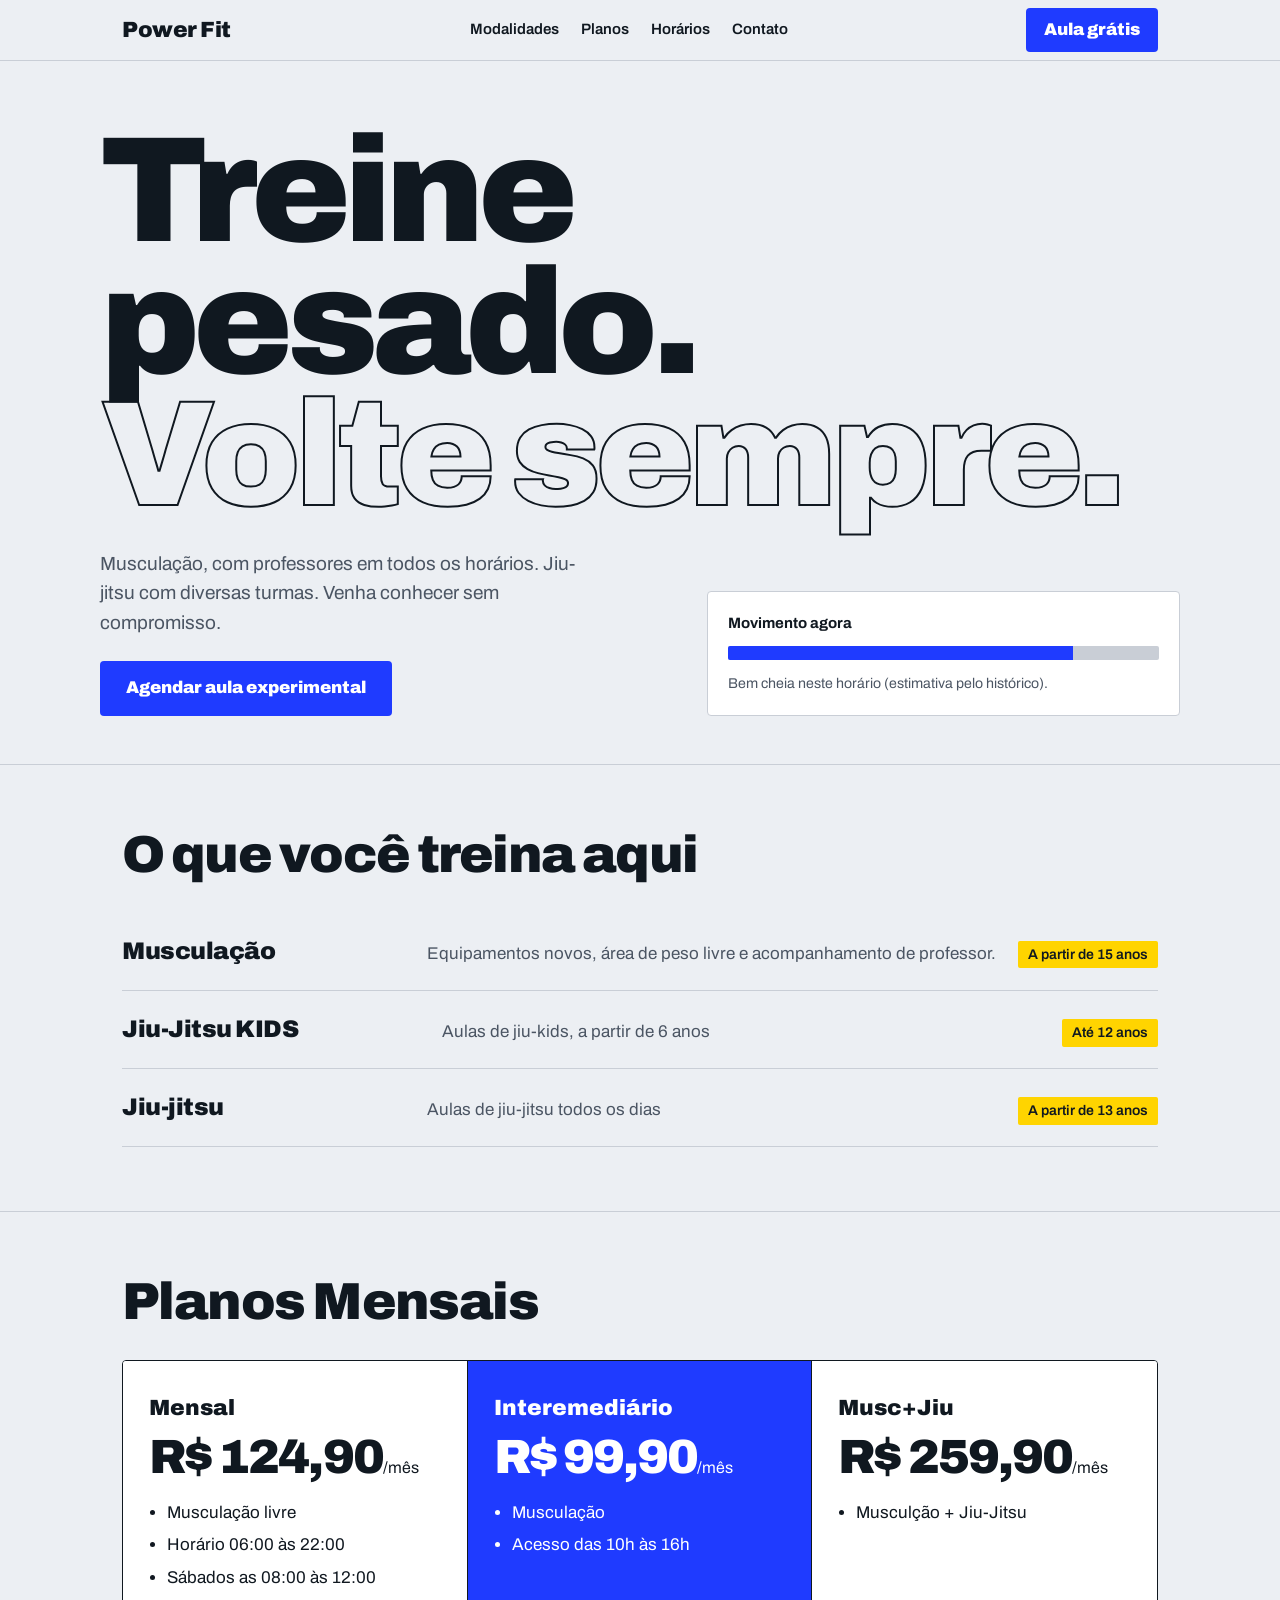
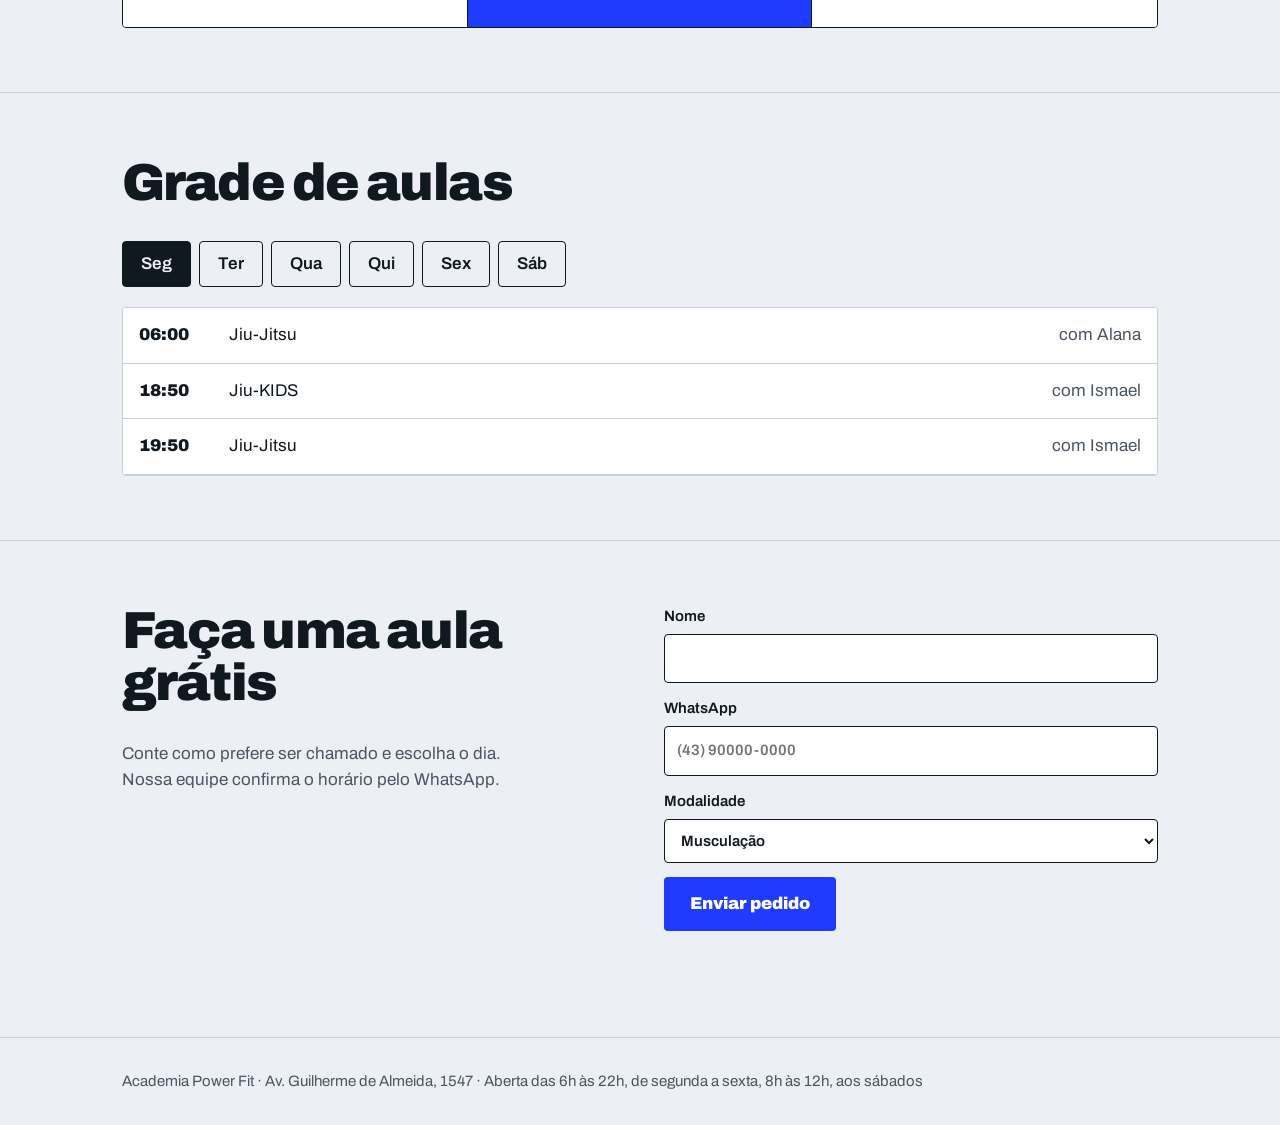
==== index.html @ bca7bef6 "Update index.html" ====
<!DOCTYPE html>
<html lang="pt-BR">
<head>
<meta charset="utf-8">
<meta name="viewport" content="width=device-width, initial-scale=1, viewport-fit=cover">
<title> Academia Power Fit</title>
<link rel="preconnect" href="https://fonts.googleapis.com">
<link rel="preconnect" href="https://fonts.gstatic.com" crossorigin>
<link href="https://fonts.googleapis.com/css2?family=Archivo:wght@400;600;900&display=swap" rel="stylesheet">
<style>
:root{--bg:#eceff3;--surface:#fff;--ink:#101820;--muted:#4b5563;--accent:#1f3bff;--on-accent:#fff;--hi:#ffd400;--line:#c9ced6;
color-scheme:light;box-sizing:border-box;padding-top:env(safe-area-inset-top,0px);padding-bottom:env(safe-area-inset-bottom,0px)}
@media (prefers-color-scheme:dark){:root:not([data-theme="light"]){--bg:#0e1116;--surface:#171b22;--ink:#eef0f4;--muted:#a3abb8;--accent:#7a8dff;--on-accent:#0e1116;--line:#2a303a;color-scheme:dark}}
:root[data-theme="dark"]{--bg:#0e1116;--surface:#171b22;--ink:#eef0f4;--muted:#a3abb8;--accent:#7a8dff;--on-accent:#0e1116;--line:#2a303a;color-scheme:dark}
*,*::before,*::after{box-sizing:inherit}
html{scroll-padding-top:env(safe-area-inset-top,0px);scroll-behavior:smooth}
body{margin:0;background:var(--bg);color:var(--ink);font-family:Archivo,system-ui,-apple-system,"Segoe UI",Arial,sans-serif;line-height:1.55;font-size:17px}
body::before{content:"";position:fixed;inset:0 0 auto;height:env(safe-area-inset-top,0px);background:var(--bg);z-index:10}
a{color:inherit}
:focus-visible{outline:3px solid var(--accent);outline-offset:3px}
.wrap{max-width:1080px;margin:0 auto;padding:0 22px}
header{position:sticky;top:env(safe-area-inset-top,0px);z-index:5;background:var(--bg);border-bottom:1px solid var(--line)}
header .wrap{display:flex;align-items:center;justify-content:space-between;height:60px}
.logo{font-weight:900;font-size:22px;text-decoration:none;letter-spacing:-.02em}
nav{display:flex;gap:22px;font-weight:600;font-size:15px}
nav a{text-decoration:none}
nav a:hover{color:var(--accent)}
.btn{display:inline-block;background:var(--accent);color:var(--on-accent);font:inherit;font-weight:900;padding:14px 26px;border:0;border-radius:4px;text-decoration:none;cursor:pointer}
.btn:hover{filter:brightness(1.1)}
.hero{padding:64px 0 48px}
.hero h1{font-weight:900;font-size:clamp(52px,12vw,150px);line-height:.88;letter-spacing:-.045em;margin:0 0 28px}
.hero h1 span{display:block}
.hero h1 .o{-webkit-text-stroke:2px var(--ink);color:transparent}
.hero-row{display:grid;grid-template-columns:1.2fr 1fr;gap:40px;align-items:end}
.hero p{font-size:19px;max-width:46ch;margin:0 0 24px;color:var(--muted)}
.meter{background:var(--surface);border:1px solid var(--line);padding:18px 20px;border-radius:4px}
.meter b{font-size:15px}
.bar{height:14px;background:var(--line);border-radius:2px;margin:10px 0;overflow:hidden}
.bar i{display:block;height:100%;width:0;background:var(--accent);transition:width 1s ease}
.meter small{color:var(--muted)}
section{padding:64px 0;border-top:1px solid var(--line)}
h2{font-weight:900;font-size:clamp(32px,5vw,52px);line-height:1;letter-spacing:-.03em;margin:0 0 32px}
.mods{list-style:none;margin:0;padding:0}
.mods li{display:grid;grid-template-columns:minmax(140px,1fr) 2fr auto;gap:20px;padding:20px 0;border-bottom:1px solid var(--line);align-items:baseline}
.mods strong{font-size:24px;font-weight:900;letter-spacing:-.02em}
.mods span{color:var(--muted)}
.mods em{font-style:normal;font-weight:600;font-size:14px;background:var(--hi);color:#101820;padding:3px 10px;border-radius:2px}
.plans{display:grid;grid-template-columns:repeat(3,1fr);gap:0;border:1px solid var(--ink);border-radius:4px;overflow:hidden}
.plan{padding:30px 26px;background:var(--surface);border-right:1px solid var(--ink)}
.plan:last-child{border-right:0}
.plan.main{background:var(--accent);color:var(--on-accent)}
.plan h3{margin:0 0 6px;font-size:22px;font-weight:900}
.price{font-size:48px;font-weight:900;letter-spacing:-.04em;line-height:1.1}
.price small{font-size:16px;font-weight:400;letter-spacing:0}
.plan ul{padding-left:18px;margin:16px 0 0}
.plan li{margin:6px 0}
.tabs{display:flex;flex-wrap:wrap;gap:8px;margin-bottom:20px}
.tabs button{font:inherit;font-weight:600;padding:9px 18px;border:1px solid var(--ink);background:transparent;color:var(--ink);border-radius:4px;cursor:pointer}
.tabs button[aria-selected="true"]{background:var(--ink);color:var(--bg)}
table{width:100%;border-collapse:collapse;background:var(--surface)}
td{padding:14px 16px;border-bottom:1px solid var(--line)}
td:first-child{font-weight:900;width:90px}
td:last-child{color:var(--muted);text-align:right}
.tbl{overflow-x:auto;border:1px solid var(--line);border-radius:4px}
.contact{display:grid;grid-template-columns:1fr 1fr;gap:48px}
label{display:block;font-weight:600;font-size:15px;margin:0 0 14px}
input,select{display:block;width:100%;margin-top:6px;padding:12px;font:inherit;background:var(--surface);color:var(--ink);border:1px solid var(--ink);border-radius:4px}
#ok{margin-top:16px;font-weight:600;min-height:1.5em}
footer{padding:32px 0;border-top:1px solid var(--line);color:var(--muted);font-size:15px}
@media (max-width:760px){nav{display:none}.hero-row,.contact{grid-template-columns:1fr}.plans{grid-template-columns:1fr}.plan{border-right:0;border-bottom:1px solid var(--ink)}.plan:last-child{border-bottom:0}.mods li{grid-template-columns:1fr;gap:4px}}
@media (prefers-reduced-motion:reduce){html{scroll-behavior:auto}.bar i{transition:none}}
</style>
</head>
<body>
<header><div class="wrap">
  <a class="logo" href="#topo">Power Fit</a>
  <nav aria-label="Principal"><a href="#modalidades">Modalidades</a><a href="#planos">Planos</a><a href="#grade">Horários</a><a href="#contato">Contato</a></nav>
  <a class="btn" href="#contato" style="padding:9px 18px">Aula grátis</a>
</div></header>

<main id="topo">
<div class="wrap hero">
  <h1><span>Treine pesado.</span><span class="o">Volte sempre.</span></h1>
  <div class="hero-row">
    <div>
      <p>Musculação, com professores em todos os horários. Jiu-jitsu com diversas turmas. Venha conhecer sem compromisso.</p>
      <a class="btn" href="#contato">Agendar aula experimental</a>
    </div>
    <div class="meter" aria-live="polite">
      <b>Movimento agora</b>
      <div class="bar"><i id="fill"></i></div>
      <small id="mtxt"></small>
    </div>
  </div>
</div>

<section id="modalidades"><div class="wrap">
  <h2>O que você treina aqui</h2>
  <ul class="mods">
    <li><strong>Musculação</strong><span>Equipamentos novos, área de peso livre e acompanhamento de professor.</span><em>A partir de 15 anos</em></li>
    <li><strong>Jiu-Jitsu KIDS</strong><span>Aulas de jiu-kids, a partir de 6 anos</span><em>Até 12 anos</em></li>
    <li><strong>Jiu-jitsu</strong><span>Aulas de jiu-jitsu todos os dias</span><em>A partir de 13 anos</em></li>
    
  </ul>
</div></section>

<section id="planos"><div class="wrap">
  <h2>Planos Mensais</h2>
  <div class="plans">
    <div class="plan"><h3>Mensal</h3><div class="price">R$ 124,90<small>/mês</small></div>
      <ul><li>Musculação livre</li><li>Horário 06:00 às 22:00</li><li>Sábados as 08:00 às 12:00</li></ul></div>
    <div class="plan main"><h3>Interemediário</h3><div class="price">R$ 99,90<small>/mês</small></div>
      <ul><li>Musculação</li><li>Acesso das 10h às 16h</li></ul></div>
    <div class="plan"><h3>Musc+Jiu</h3><div class="price">R$ 259,90<small>/mês</small></div>
      <ul><li>Musculção + Jiu-Jitsu</li></ul></div>
  </div>
</div></section>

<section id="grade"><div class="wrap">
  <h2>Grade de aulas</h2>
  <div class="tabs" role="tablist" aria-label="Dias da semana" id="tabs"></div>
  <div class="tbl"><table><tbody id="rows"></tbody></table></div>
</div></section>

<section id="contato"><div class="wrap contact">
  <div>
    <h2>Faça uma aula grátis</h2>
    <p style="color:var(--muted);max-width:40ch">Conte como prefere ser chamado e escolha o dia. Nossa equipe confirma o horário pelo WhatsApp.</p>
  </div>
  <form id="f">
    <label>Nome<input name="nome" required autocomplete="name"></label>
    <label>WhatsApp<input name="tel" type="tel" required autocomplete="tel" placeholder="(43) 90000-0000"></label>
    <label>Modalidade
      <select name="mod"><option>Musculação</option><option>Funcional</option><option>Spinning</option><option>Boxe</option><option>Yoga</option></select>
    </label>
    <button class="btn" type="submit">Enviar pedido</button>
    <div id="ok" role="status"></div>
  </form>
</div></section>
</main>

<footer><div class="wrap">Academia Power Fit · Av. Guilherme de Almeida, 1547 · Aberta das 6h às 22h, de segunda a sexta, 8h às 12h, aos sábados</div></footer>

<script>
(function(){
  // Movimento estimado por hora do dia (valores ilustrativos)
  var perfil={5:35,6:70,7:80,8:55,9:35,10:25,11:30,12:45,13:30,14:20,15:25,16:40,17:75,18:95,19:90,20:70,21:45,22:25};
  var h=new Date().getHours(),pct=perfil[h];
  var fill=document.getElementById('fill'),txt=document.getElementById('mtxt');
  if(pct==null){txt.textContent='Academia fechada agora. Abrimos às 5h.';}
  else{
    var nivel=pct>=80?'Bem cheia':pct>=50?'Movimentada':'Tranquila';
    txt.textContent=nivel+' neste horário (estimativa pelo histórico).';
    setTimeout(function(){fill.style.width=pct+'%';},200);
  }

  // Grade de aulas: [horário, modalidade, professor]
  var grade={
    'Seg':[['06:00','Jiu-Jitsu','Alana'],['18:50','Jiu-KIDS','Ismael'],['19:50','Jiu-Jitsu','Ismael']],
    'Ter':[['12:00','Jiu-Jitsu','Ismael'],['18:50','Jiu-KIDS','Ismael'],['19:50','Jiu-Jitsu','Ismael']],
    'Qua':[['06:00','Jiu-Jitsu','Carla']],
    'Qui':[['12:00','Jiu-Jitsu','Ismael'],['18:50','Jiu-KIDS','Ismael'],['18:00','Spinning','Rafa'],['20:00','Funcional','Carla']],
    'Sex':[['06:00','Funcional','Carla'],['07:30','Spinning','Rafa'],['18:00','Boxe','Dudu']],
    'Sáb':[['08:00','Spinning','Rafa'],['09:00','Funcional','Carla'],['10:00','Yoga','Mari']]
  };
  var dias=Object.keys(grade),tabs=document.getElementById('tabs'),rows=document.getElementById('rows');
  var hoje=['Seg','Ter','Qua','Qui','Sex','Sáb'][(new Date().getDay()+6)%7]||'Seg';
  function show(d){
    Array.prototype.forEach.call(tabs.children,function(b){b.setAttribute('aria-selected',b.textContent===d);});
    rows.innerHTML='';
    grade[d].forEach(function(a){
      var tr=document.createElement('tr');
      [a[0],a[1],'com '+a[2]].forEach(function(t){var td=document.createElement('td');td.textContent=t;tr.appendChild(td);});
      rows.appendChild(tr);
    });
  }
  dias.forEach(function(d){
    var b=document.createElement('button');b.type='button';b.setAttribute('role','tab');b.textContent=d;
    b.onclick=function(){show(d);};tabs.appendChild(b);
  });
  show(grade[hoje]?hoje:'Seg');

  // Formulário: por enquanto só mostra uma confirmação na tela
  document.getElementById('f').addEventListener('submit',function(e){
    e.preventDefault();
    var nome=this.nome.value.trim();
    document.getElementById('ok').textContent='Pedido recebido, '+nome+'. Vamos chamar você no WhatsApp para confirmar.';
    this.reset();
  });
})();
</script>
</body>
</html>
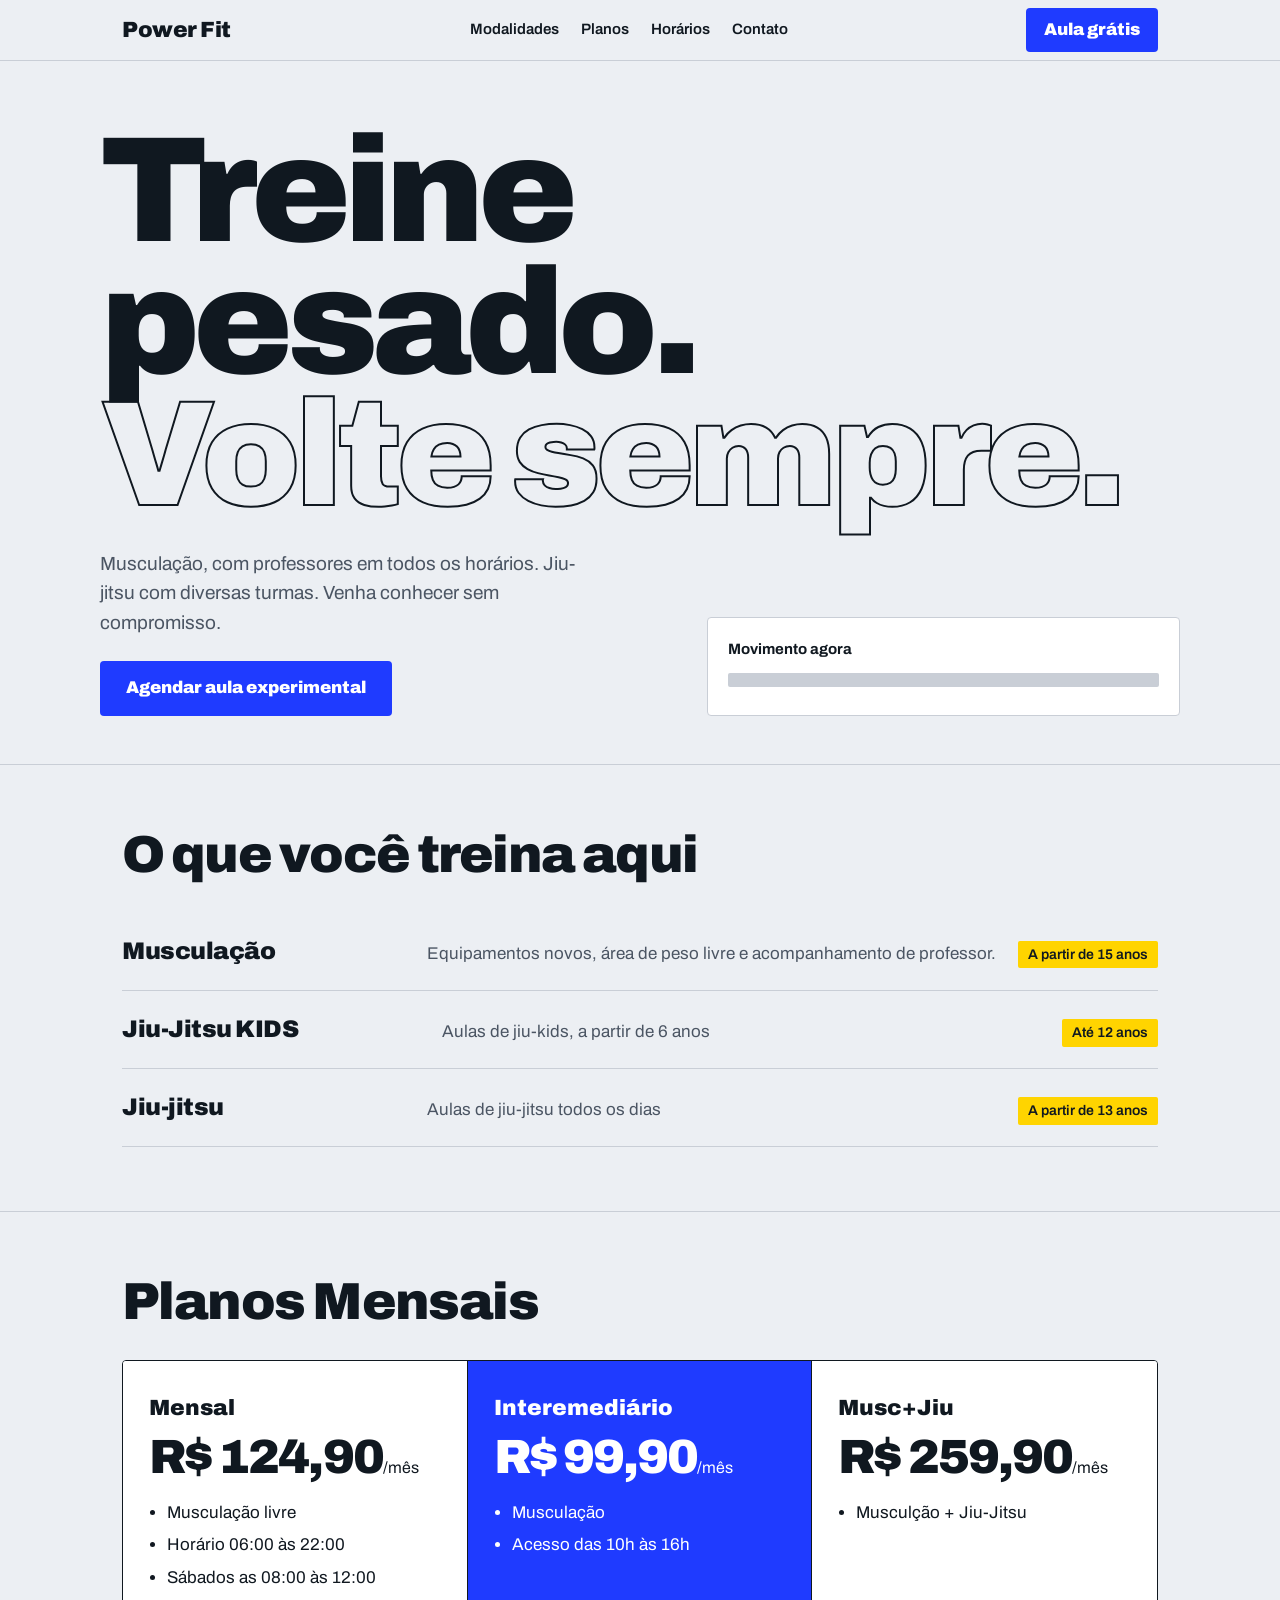
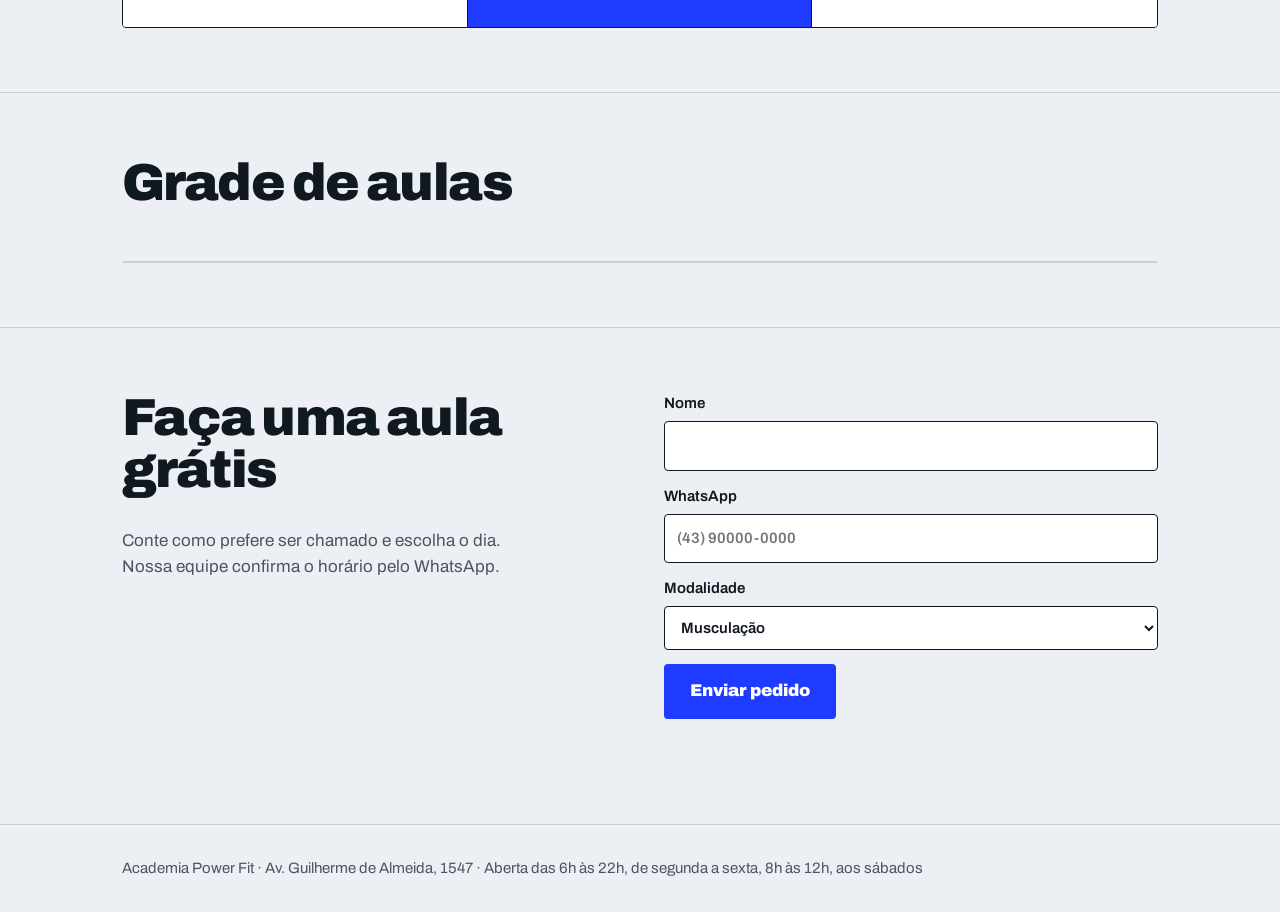
==== commit 02d99b0b: "Update index.html" ====
--- a/index.html
+++ b/index.html
@@ -158,10 +158,10 @@
   var grade={
     'Seg':[['06:00','Jiu-Jitsu','Alana'],['18:50','Jiu-KIDS','Ismael'],['19:50','Jiu-Jitsu','Ismael']],
     'Ter':[['12:00','Jiu-Jitsu','Ismael'],['18:50','Jiu-KIDS','Ismael'],['19:50','Jiu-Jitsu','Ismael']],
-    'Qua':[['06:00','Jiu-Jitsu','Carla']],
-    'Qui':[['12:00','Jiu-Jitsu','Ismael'],['18:50','Jiu-KIDS','Ismael'],['18:00','Spinning','Rafa'],['20:00','Funcional','Carla']],
-    'Sex':[['06:00','Funcional','Carla'],['07:30','Spinning','Rafa'],['18:00','Boxe','Dudu']],
-    'Sáb':[['08:00','Spinning','Rafa'],['09:00','Funcional','Carla'],['10:00','Yoga','Mari']]
+    'Qua':[['06:00','Jiu-Jitsu','Alana']],
+    'Qui':[['12:00','Jiu-Jitsu','Ismael'],['18:50','Jiu-KIDS','Ismael'],['19:50','Jiu-Jitus','Ismael']],
+    'Sex':[['06:00','Jiu-Jitsu','Alana'],['12:00','Jiu-Jitsu','Ismael']],
+    'Sáb':[['08:00 às 12:00','Musculação ,'instrutores']]
   };
   var dias=Object.keys(grade),tabs=document.getElementById('tabs'),rows=document.getElementById('rows');
   var hoje=['Seg','Ter','Qua','Qui','Sex','Sáb'][(new Date().getDay()+6)%7]||'Seg';
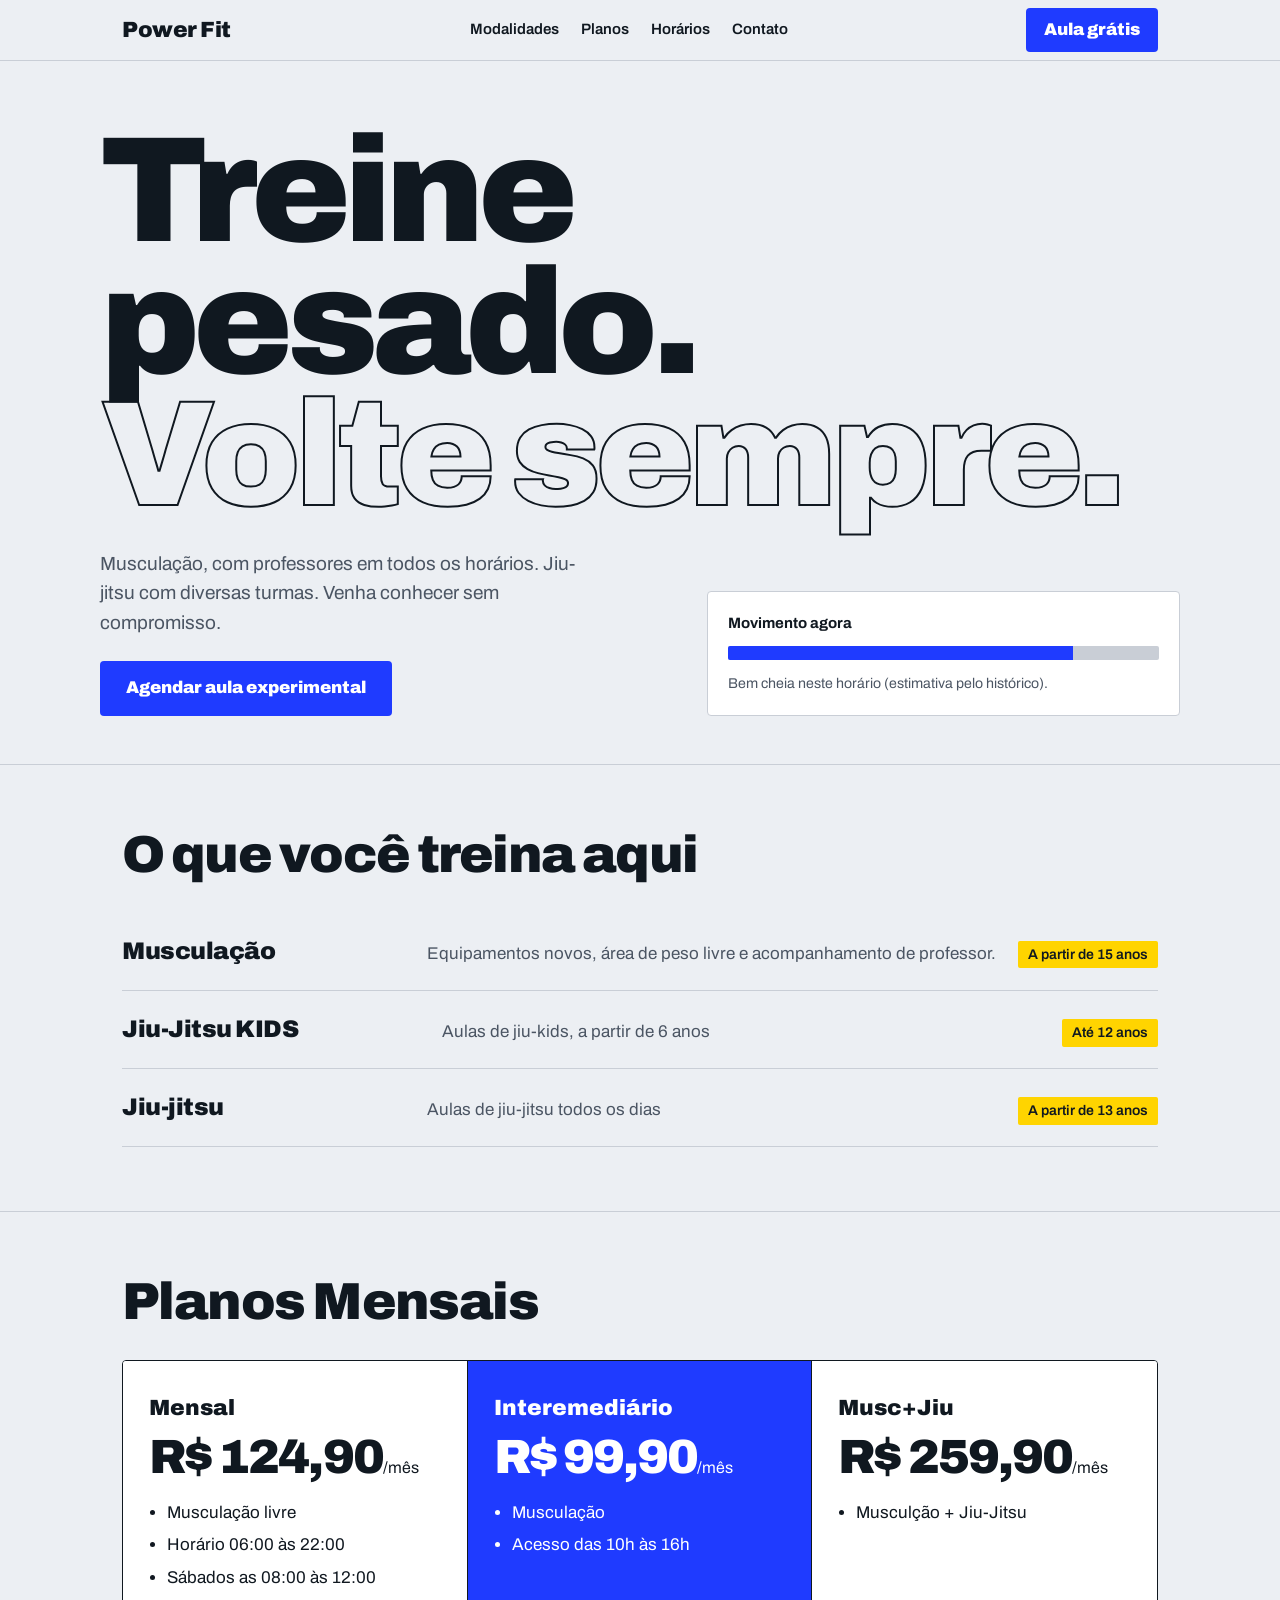
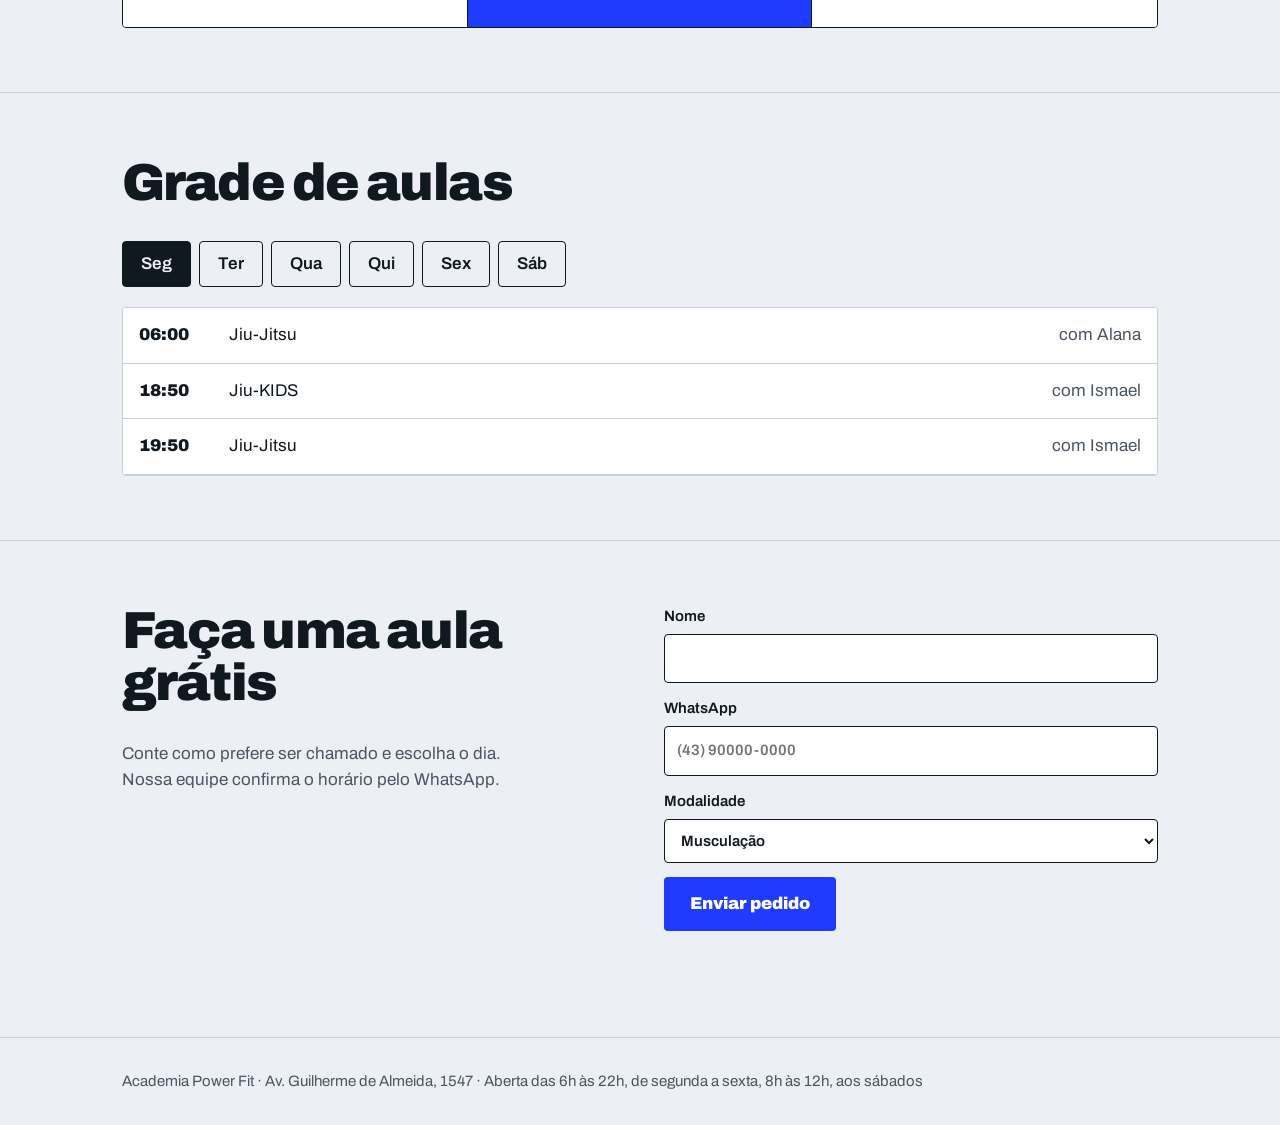
==== commit dca6f655: "Update index.html" ====
--- a/index.html
+++ b/index.html
@@ -131,7 +131,7 @@
     <label>Nome<input name="nome" required autocomplete="name"></label>
     <label>WhatsApp<input name="tel" type="tel" required autocomplete="tel" placeholder="(43) 90000-0000"></label>
     <label>Modalidade
-      <select name="mod"><option>Musculação</option><option>Funcional</option><option>Spinning</option><option>Boxe</option><option>Yoga</option></select>
+      <select name="mod"><option>Musculação</option><option>Jiu-Jitsu</option><option>Jiu-KIDS</option></select>
     </label>
     <button class="btn" type="submit">Enviar pedido</button>
     <div id="ok" role="status"></div>
@@ -155,13 +155,13 @@
   }
 
   // Grade de aulas: [horário, modalidade, professor]
-  var grade={
+var grade={
     'Seg':[['06:00','Jiu-Jitsu','Alana'],['18:50','Jiu-KIDS','Ismael'],['19:50','Jiu-Jitsu','Ismael']],
     'Ter':[['12:00','Jiu-Jitsu','Ismael'],['18:50','Jiu-KIDS','Ismael'],['19:50','Jiu-Jitsu','Ismael']],
     'Qua':[['06:00','Jiu-Jitsu','Alana']],
     'Qui':[['12:00','Jiu-Jitsu','Ismael'],['18:50','Jiu-KIDS','Ismael'],['19:50','Jiu-Jitus','Ismael']],
     'Sex':[['06:00','Jiu-Jitsu','Alana'],['12:00','Jiu-Jitsu','Ismael']],
-    'Sáb':[['08:00 às 12:00','Musculação ,'instrutores']]
+    'Sáb':[['08:00 às 12:00','Musculação' , 'Instrutores']],
   };
   var dias=Object.keys(grade),tabs=document.getElementById('tabs'),rows=document.getElementById('rows');
   var hoje=['Seg','Ter','Qua','Qui','Sex','Sáb'][(new Date().getDay()+6)%7]||'Seg';
